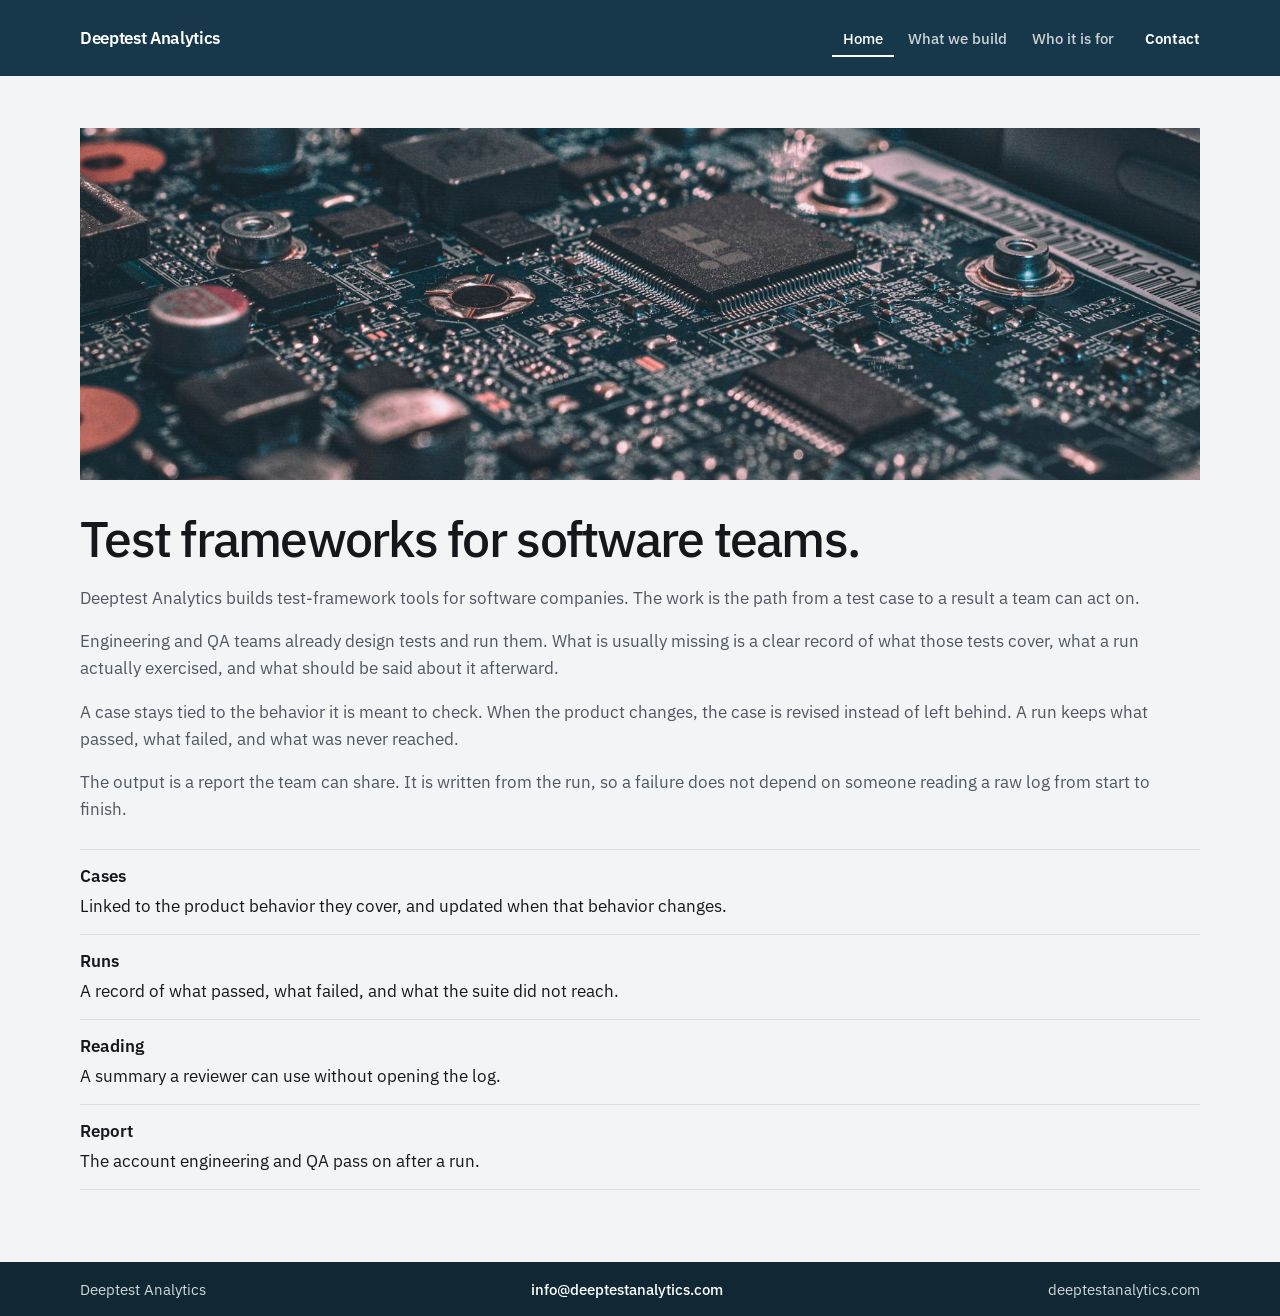
==== index.html @ ffb2bc7d "Add the Deeptest Analytics company site. Co-authored-by: Cursor <cursoragent@cursor.com>" ====
<!DOCTYPE html>
<html lang="en">
<head>
  <meta charset="utf-8">
  <meta name="viewport" content="width=device-width, initial-scale=1">
  <title>Deeptest Analytics — Test frameworks for software teams</title>
  <meta name="description" content="Deeptest Analytics builds test-framework tools that help engineering and QA teams design, run, and analyze software tests.">
  <link rel="preconnect" href="https://fonts.googleapis.com">
  <link rel="preconnect" href="https://fonts.gstatic.com" crossorigin>
  <link href="https://fonts.googleapis.com/css2?family=IBM+Plex+Sans:wght@400;500;600&display=swap" rel="stylesheet">
  <link rel="stylesheet" href="styles.css">
</head>
<body>
  <a class="skip" href="#main">Skip to content</a>
  <header class="site-header">
    <div class="wrap header-inner">
      <a class="brand" href="index.html">Deeptest Analytics</a>
      <nav aria-label="Primary">
        <a href="index.html" aria-current="page">Home</a>
        <a href="what.html">What we build</a>
        <a href="who.html">Who it is for</a>
      </nav>
      <a class="header-contact" href="contact.html">Contact</a>
    </div>
  </header>

  <main id="main" class="page">
    <div class="wrap sheet">
      <figure class="figure">
        <img src="images/circuit.jpg" alt="Close view of a circuit board">
      </figure>
      <div>
        <h1>Test frameworks for software teams.</h1>
        <p>Deeptest Analytics builds test-framework tools for software companies. The work is the path from a test case to a result a team can act on.</p>
        <p>Engineering and QA teams already design tests and run them. What is usually missing is a clear record of what those tests cover, what a run actually exercised, and what should be said about it afterward.</p>
        <p>A case stays tied to the behavior it is meant to check. When the product changes, the case is revised instead of left behind. A run keeps what passed, what failed, and what was never reached.</p>
        <p>The output is a report the team can share. It is written from the run, so a failure does not depend on someone reading a raw log from start to finish.</p>
        <ul class="points">
          <li><strong>Cases</strong> Linked to the product behavior they cover, and updated when that behavior changes.</li>
          <li><strong>Runs</strong> A record of what passed, what failed, and what the suite did not reach.</li>
          <li><strong>Reading</strong> A summary a reviewer can use without opening the log.</li>
          <li><strong>Report</strong> The account engineering and QA pass on after a run.</li>
        </ul>
      </div>
    </div>
  </main>

  <footer class="site-footer">
    <div class="wrap footer-bar">
      <p>Deeptest Analytics</p>
      <a href="mailto:info@deeptestanalytics.com">info@deeptestanalytics.com</a>
      <p>deeptestanalytics.com</p>
    </div>
  </footer>
</body>
</html>
---- styles.css ----
:root {
  --bg: #f3f4f6;
  --ink: #14181d;
  --muted: #4e5762;
  --accent: #16384a;
  --max: 1120px;
  --sans: "IBM Plex Sans", "Segoe UI", sans-serif;
}

* {
  box-sizing: border-box;
}

body {
  margin: 0;
  min-height: 100vh;
  display: flex;
  flex-direction: column;
  background: var(--bg);
  color: var(--ink);
  font-family: var(--sans);
  font-size: 1.0625rem;
  line-height: 1.6;
}

img {
  max-width: 100%;
}

.skip {
  position: absolute;
  left: 1rem;
  top: -4rem;
  background: var(--ink);
  color: #fff;
  padding: 0.5rem 0.75rem;
  z-index: 3;
}

.skip:focus {
  top: 1rem;
}

.wrap {
  width: min(var(--max), calc(100% - 3rem));
  margin-inline: auto;
}

.site-header {
  position: sticky;
  top: 0;
  z-index: 2;
  background: var(--accent);
}

.header-inner {
  display: grid;
  grid-template-columns: auto 1fr auto;
  align-items: center;
  gap: 1.25rem;
  min-height: 4.75rem;
}

.brand {
  color: #fff;
  font-weight: 600;
  font-size: 1.05rem;
  letter-spacing: -0.02em;
  text-decoration: none;
}

.site-header nav {
  display: flex;
  flex-wrap: wrap;
  justify-content: flex-end;
  gap: 0.15rem;
}

.site-header nav a {
  color: rgba(255, 255, 255, 0.78);
  text-decoration: none;
  font-size: 0.95rem;
  font-weight: 500;
  padding: 0.45rem 0.7rem;
}

.site-header nav a:hover,
.site-header nav a:focus-visible {
  color: #fff;
}

.site-header nav a[aria-current="page"] {
  color: #fff;
  box-shadow: inset 0 -2px 0 #fff;
}

.header-contact {
  color: #fff;
  font-size: 0.95rem;
  font-weight: 600;
  text-decoration: none;
  white-space: nowrap;
  padding: 0.45rem 0;
}

.header-contact:hover,
.header-contact:focus-visible {
  text-decoration: underline;
}

.header-contact[aria-current="page"] {
  box-shadow: inset 0 -2px 0 #fff;
}

.page {
  flex: 1;
  padding: 3.25rem 0 4.5rem;
}

.sheet {
  display: block;
}

.sheet h1 {
  margin: 0 0 1.15rem;
  font-size: clamp(2.2rem, 4vw, 3.1rem);
  font-weight: 500;
  letter-spacing: -0.035em;
  line-height: 1.1;
}

.sheet p {
  margin: 0 0 1rem;
  color: var(--muted);
}

.sheet p:last-child {
  margin-bottom: 0;
}

.points {
  margin: 1.6rem 0 0;
  padding: 0;
  list-style: none;
}

.points li {
  margin: 0;
  padding: 0.85rem 0;
  border-top: 1px solid #d9dee5;
  color: var(--ink);
}

.points li:last-child {
  border-bottom: 1px solid #d9dee5;
}

.points strong {
  display: block;
  margin-bottom: 0.15rem;
  font-weight: 600;
}

.figure {
  margin: 0 0 2rem;
  height: 22rem;
  background: #d5dbe2;
}

.figure img {
  width: 100%;
  height: 100%;
  object-fit: cover;
  display: block;
}

.contact-mail {
  margin-top: 0.35rem;
  font-size: 1.25rem;
  font-weight: 500;
}

.contact-mail a {
  color: var(--accent);
}

.site-footer {
  background: #102833;
  color: rgba(255, 255, 255, 0.82);
  padding: 0.95rem 0;
}

.footer-bar {
  display: flex;
  justify-content: space-between;
  align-items: center;
  gap: 1.25rem;
  font-size: 0.95rem;
}

.footer-bar p {
  margin: 0;
}

.footer-bar a {
  color: #fff;
  text-decoration: none;
  font-weight: 500;
}

.footer-bar a:hover,
.footer-bar a:focus-visible {
  text-decoration: underline;
}

a:focus-visible {
  outline: 2px solid var(--accent);
  outline-offset: 3px;
}

.site-header a:focus-visible,
.site-footer a:focus-visible {
  outline-color: #fff;
}

@media (max-width: 860px) {
  .header-inner,
  .footer-bar {
    display: flex;
    flex-wrap: wrap;
  }

  .brand {
    order: 1;
  }

  .header-contact {
    order: 2;
    margin-left: auto;
  }

  .site-header nav {
    order: 3;
    flex-basis: 100%;
    justify-content: flex-start;
    margin: 0.15rem 0 0.85rem -0.7rem;
  }

  .figure {
    height: 16rem;
    margin: 0 0 1.5rem;
  }

  .footer-bar p + a,
  .footer-bar a + p {
    display: inline-block;
    margin-top: 0.35rem;
  }

  .page {
    padding-top: 2.25rem;
  }
}
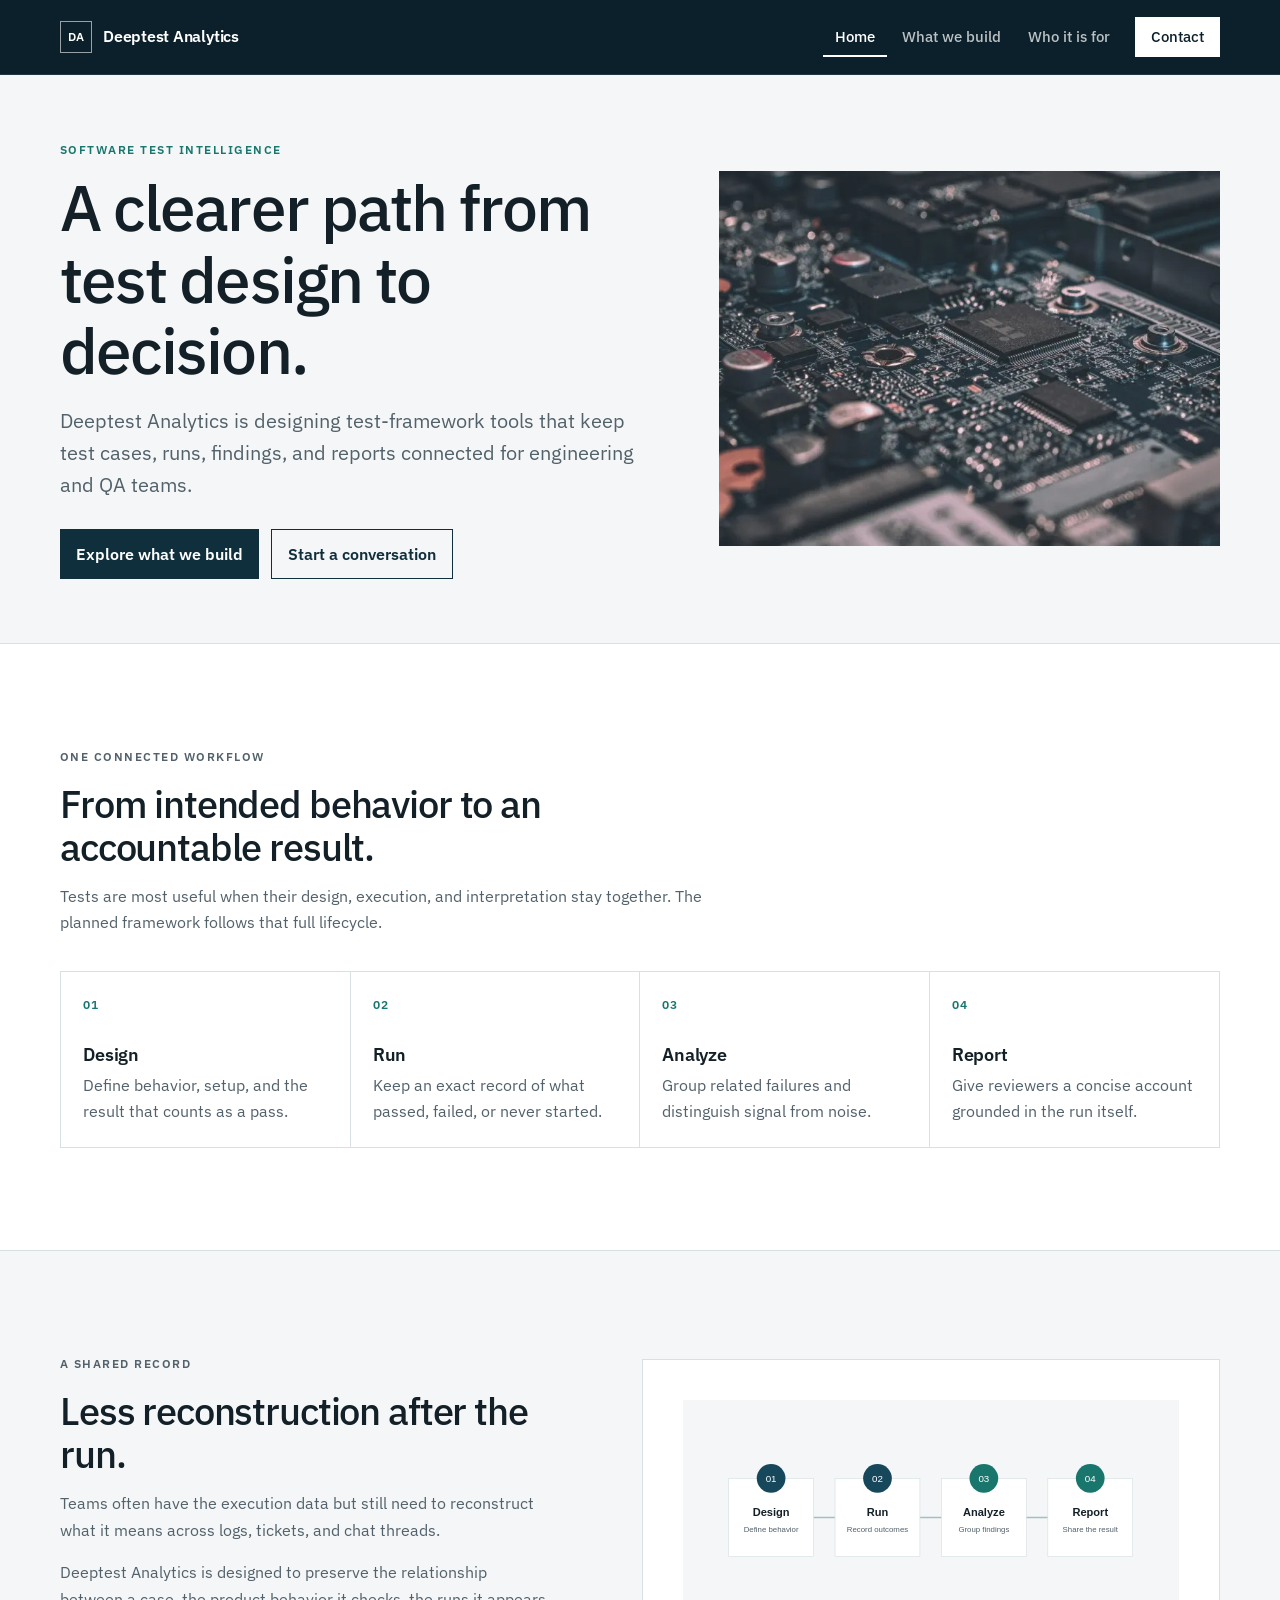
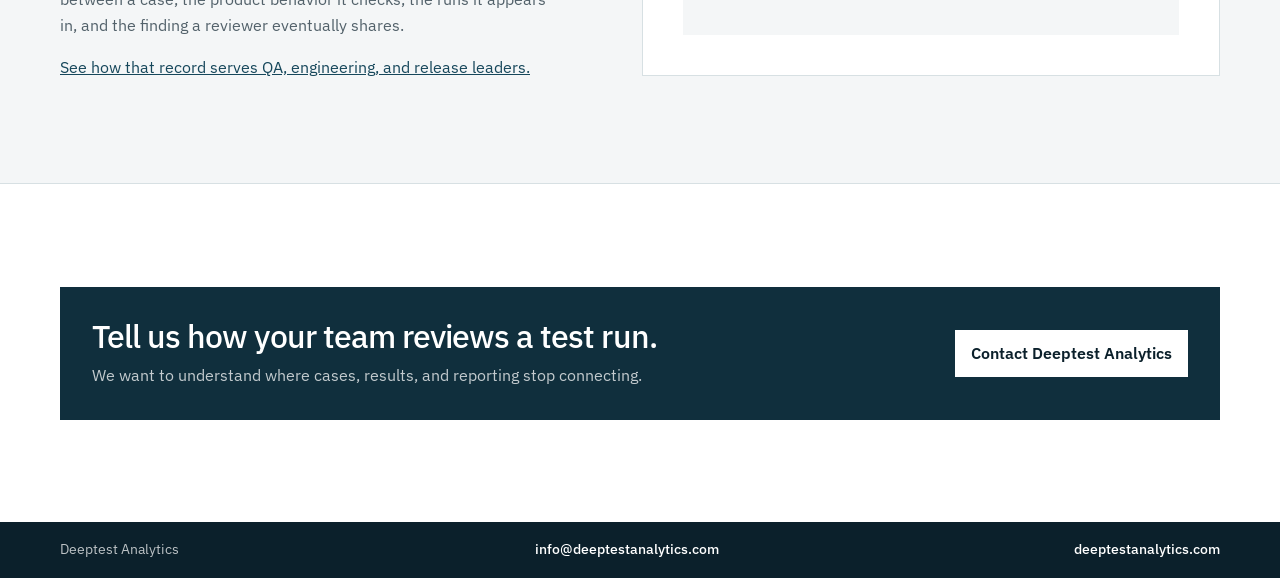
==== commit ca025848: "Polish company site for launch Co-authored-by: Cursor <cursoragent@cursor.com>" ====
--- a/index.html
+++ b/index.html
@@ -3,53 +3,140 @@
 <head>
   <meta charset="utf-8">
   <meta name="viewport" content="width=device-width, initial-scale=1">
-  <title>Deeptest Analytics — Test frameworks for software teams</title>
-  <meta name="description" content="Deeptest Analytics builds test-framework tools that help engineering and QA teams design, run, and analyze software tests.">
+  <title>Deeptest Analytics | Test frameworks for software teams</title>
+  <meta name="description" content="Deeptest Analytics is designing test-framework tools that help engineering and QA teams design, run, analyze, and report on software tests.">
+  <meta name="theme-color" content="#0b202b">
+  <link rel="canonical" href="https://deeptestanalytics.com/">
+  <meta property="og:type" content="website">
+  <meta property="og:site_name" content="Deeptest Analytics">
+  <meta property="og:title" content="Deeptest Analytics | Test frameworks for software teams">
+  <meta property="og:description" content="A clearer path from test design to a result the whole engineering team can use.">
+  <meta property="og:url" content="https://deeptestanalytics.com/">
+  <meta property="og:image" content="https://deeptestanalytics.com/images/social-preview.jpg">
+  <meta name="twitter:card" content="summary_large_image">
+  <meta name="twitter:title" content="Deeptest Analytics | Test frameworks for software teams">
+  <meta name="twitter:description" content="A clearer path from test design to a result the whole engineering team can use.">
+  <meta name="twitter:image" content="https://deeptestanalytics.com/images/social-preview.jpg">
+  <link rel="icon" href="images/favicon.svg" type="image/svg+xml">
   <link rel="preconnect" href="https://fonts.googleapis.com">
   <link rel="preconnect" href="https://fonts.gstatic.com" crossorigin>
   <link href="https://fonts.googleapis.com/css2?family=IBM+Plex+Sans:wght@400;500;600&display=swap" rel="stylesheet">
-  <link rel="stylesheet" href="styles.css">
+  <link rel="stylesheet" href="styles.css?v=2">
+  <script type="application/ld+json">
+    {
+      "@context": "https://schema.org",
+      "@type": "Organization",
+      "name": "Deeptest Analytics",
+      "url": "https://deeptestanalytics.com",
+      "email": "info@deeptestanalytics.com",
+      "description": "Test-framework tools for engineering and QA teams.",
+      "logo": "https://deeptestanalytics.com/images/favicon.svg"
+    }
+  </script>
 </head>
 <body>
   <a class="skip" href="#main">Skip to content</a>
   <header class="site-header">
     <div class="wrap header-inner">
-      <a class="brand" href="index.html">Deeptest Analytics</a>
+      <a class="brand" href="index.html" aria-label="Deeptest Analytics home">
+        <span class="brand-mark" aria-hidden="true">DA</span>
+        <span class="brand-text">Deeptest Analytics</span>
+      </a>
       <nav aria-label="Primary">
         <a href="index.html" aria-current="page">Home</a>
         <a href="what.html">What we build</a>
         <a href="who.html">Who it is for</a>
+        <a class="header-contact" href="contact.html">Contact</a>
       </nav>
-      <a class="header-contact" href="contact.html">Contact</a>
     </div>
   </header>
 
   <main id="main" class="page">
-    <div class="wrap sheet">
-      <figure class="figure">
-        <img src="images/circuit.jpg" alt="Close view of a circuit board">
-      </figure>
-      <div>
-        <h1>Test frameworks for software teams.</h1>
-        <p>Deeptest Analytics builds test-framework tools for software companies. The work is the path from a test case to a result a team can act on.</p>
-        <p>Engineering and QA teams already design tests and run them. What is usually missing is a clear record of what those tests cover, what a run actually exercised, and what should be said about it afterward.</p>
-        <p>A case stays tied to the behavior it is meant to check. When the product changes, the case is revised instead of left behind. A run keeps what passed, what failed, and what was never reached.</p>
-        <p>The output is a report the team can share. It is written from the run, so a failure does not depend on someone reading a raw log from start to finish.</p>
-        <ul class="points">
-          <li><strong>Cases</strong> Linked to the product behavior they cover, and updated when that behavior changes.</li>
-          <li><strong>Runs</strong> A record of what passed, what failed, and what the suite did not reach.</li>
-          <li><strong>Reading</strong> A summary a reviewer can use without opening the log.</li>
-          <li><strong>Report</strong> The account engineering and QA pass on after a run.</li>
-        </ul>
+    <section class="hero">
+      <div class="wrap hero-inner">
+        <div class="hero-copy">
+          <p class="kicker">Software test intelligence</p>
+          <h1>A clearer path from test design to decision.</h1>
+          <p class="lead">Deeptest Analytics is designing test-framework tools that keep test cases, runs, findings, and reports connected for engineering and QA teams.</p>
+          <div class="hero-actions">
+            <a class="button" href="what.html">Explore what we build</a>
+            <a class="button button-secondary" href="contact.html">Start a conversation</a>
+          </div>
+        </div>
+        <figure class="hero-media">
+          <picture>
+            <source srcset="images/circuit-800.webp 800w, images/circuit.webp 1400w" sizes="(max-width: 860px) 100vw, 46vw" type="image/webp">
+            <img src="images/circuit.jpg" width="1800" height="1200" fetchpriority="high" alt="Close view of an electronic circuit board">
+          </picture>
+        </figure>
       </div>
-    </div>
+    </section>
+
+    <section class="section" aria-labelledby="workflow-title">
+      <div class="wrap">
+        <header class="section-head">
+          <p class="kicker">One connected workflow</p>
+          <h2 id="workflow-title">From intended behavior to an accountable result.</h2>
+          <p>Tests are most useful when their design, execution, and interpretation stay together. The planned framework follows that full lifecycle.</p>
+        </header>
+        <ol class="workflow">
+          <li>
+            <span class="workflow-number">01</span>
+            <h3>Design</h3>
+            <p>Define behavior, setup, and the result that counts as a pass.</p>
+          </li>
+          <li>
+            <span class="workflow-number">02</span>
+            <h3>Run</h3>
+            <p>Keep an exact record of what passed, failed, or never started.</p>
+          </li>
+          <li>
+            <span class="workflow-number">03</span>
+            <h3>Analyze</h3>
+            <p>Group related failures and distinguish signal from noise.</p>
+          </li>
+          <li>
+            <span class="workflow-number">04</span>
+            <h3>Report</h3>
+            <p>Give reviewers a concise account grounded in the run itself.</p>
+          </li>
+        </ol>
+      </div>
+    </section>
+
+    <section class="section section-muted" aria-labelledby="record-title">
+      <div class="wrap split">
+        <div class="prose">
+          <p class="kicker">A shared record</p>
+          <h2 id="record-title">Less reconstruction after the run.</h2>
+          <p>Teams often have the execution data but still need to reconstruct what it means across logs, tickets, and chat threads.</p>
+          <p>Deeptest Analytics is designed to preserve the relationship between a case, the product behavior it checks, the runs it appears in, and the finding a reviewer eventually shares.</p>
+          <p><a href="who.html">See how that record serves QA, engineering, and release leaders.</a></p>
+        </div>
+        <figure class="diagram">
+          <img src="images/test-lifecycle.svg" width="760" height="360" alt="Four-stage test lifecycle from design through report">
+        </figure>
+      </div>
+    </section>
+
+    <section class="section">
+      <div class="wrap">
+        <div class="cta">
+          <div>
+            <h2>Tell us how your team reviews a test run.</h2>
+            <p>We want to understand where cases, results, and reporting stop connecting.</p>
+          </div>
+          <a class="button" href="contact.html">Contact Deeptest Analytics</a>
+        </div>
+      </div>
+    </section>
   </main>
 
   <footer class="site-footer">
     <div class="wrap footer-bar">
       <p>Deeptest Analytics</p>
       <a href="mailto:info@deeptestanalytics.com">info@deeptestanalytics.com</a>
-      <p>deeptestanalytics.com</p>
+      <a href="https://deeptestanalytics.com">deeptestanalytics.com</a>
     </div>
   </footer>
 </body>
--- a/styles.css
+++ b/styles.css
@@ -1,14 +1,26 @@
 :root {
-  --bg: #f3f4f6;
-  --ink: #14181d;
-  --muted: #4e5762;
-  --accent: #16384a;
-  --max: 1120px;
+  --navy-950: #0b202b;
+  --navy-900: #102f3d;
+  --navy-800: #16475b;
+  --teal-600: #19766d;
+  --teal-100: #dcefeb;
+  --paper: #ffffff;
+  --surface: #f4f6f7;
+  --surface-deep: #e8edef;
+  --ink: #132027;
+  --muted: #52616a;
+  --line: #d7e0e3;
+  --max: 1160px;
+  --reading: 44rem;
   --sans: "IBM Plex Sans", "Segoe UI", sans-serif;
 }
 
 * {
   box-sizing: border-box;
+}
+
+html {
+  scroll-behavior: smooth;
 }
 
 body {
@@ -16,28 +28,36 @@
   min-height: 100vh;
   display: flex;
   flex-direction: column;
-  background: var(--bg);
+  background: var(--paper);
   color: var(--ink);
   font-family: var(--sans);
-  font-size: 1.0625rem;
-  line-height: 1.6;
-}
-
-img {
+  font-size: 1rem;
+  line-height: 1.65;
+  -webkit-font-smoothing: antialiased;
+}
+
+img,
+svg {
   max-width: 100%;
+  height: auto;
+}
+
+a {
+  color: var(--navy-800);
 }
 
 .skip {
-  position: absolute;
+  position: fixed;
   left: 1rem;
-  top: -4rem;
-  background: var(--ink);
-  color: #fff;
-  padding: 0.5rem 0.75rem;
-  z-index: 3;
-}
-
-.skip:focus {
+  top: -5rem;
+  z-index: 10;
+  padding: 0.65rem 0.85rem;
+  background: var(--paper);
+  color: var(--navy-950);
+  font-weight: 600;
+}
+
+.skip:focus-visible {
   top: 1rem;
 }
 
@@ -49,145 +69,380 @@
 .site-header {
   position: sticky;
   top: 0;
-  z-index: 2;
-  background: var(--accent);
+  z-index: 5;
+  background: var(--navy-950);
+  border-bottom: 1px solid rgba(255, 255, 255, 0.1);
 }
 
 .header-inner {
-  display: grid;
-  grid-template-columns: auto 1fr auto;
-  align-items: center;
-  gap: 1.25rem;
-  min-height: 4.75rem;
+  display: flex;
+  align-items: center;
+  min-height: 4.6rem;
+  gap: 2rem;
 }
 
 .brand {
-  color: #fff;
-  font-weight: 600;
-  font-size: 1.05rem;
-  letter-spacing: -0.02em;
+  display: inline-flex;
+  align-items: center;
+  gap: 0.7rem;
+  color: var(--paper);
+  font-size: 1.02rem;
+  font-weight: 600;
+  letter-spacing: -0.015em;
   text-decoration: none;
+  white-space: nowrap;
+}
+
+.brand-mark {
+  display: grid;
+  place-items: center;
+  width: 2rem;
+  height: 2rem;
+  border: 1px solid rgba(255, 255, 255, 0.58);
+  color: var(--paper);
+  font-size: 0.72rem;
+  font-weight: 600;
+  letter-spacing: -0.04em;
 }
 
 .site-header nav {
   display: flex;
-  flex-wrap: wrap;
-  justify-content: flex-end;
-  gap: 0.15rem;
+  align-items: center;
+  gap: 0.2rem;
+  margin-left: auto;
 }
 
 .site-header nav a {
-  color: rgba(255, 255, 255, 0.78);
+  padding: 0.5rem 0.75rem;
+  color: rgba(255, 255, 255, 0.72);
+  font-size: 0.92rem;
+  font-weight: 500;
   text-decoration: none;
-  font-size: 0.95rem;
-  font-weight: 500;
-  padding: 0.45rem 0.7rem;
 }
 
 .site-header nav a:hover,
-.site-header nav a:focus-visible {
-  color: #fff;
-}
-
+.site-header nav a:focus-visible,
 .site-header nav a[aria-current="page"] {
-  color: #fff;
-  box-shadow: inset 0 -2px 0 #fff;
-}
-
-.header-contact {
-  color: #fff;
-  font-size: 0.95rem;
-  font-weight: 600;
-  text-decoration: none;
-  white-space: nowrap;
-  padding: 0.45rem 0;
-}
-
-.header-contact:hover,
-.header-contact:focus-visible {
-  text-decoration: underline;
-}
-
-.header-contact[aria-current="page"] {
-  box-shadow: inset 0 -2px 0 #fff;
+  color: var(--paper);
+}
+
+.site-header nav a[aria-current="page"]:not(.header-contact) {
+  box-shadow: inset 0 -2px 0 var(--paper);
+}
+
+.site-header nav .header-contact {
+  margin-left: 0.6rem;
+  padding-inline: 1rem;
+  background: var(--paper);
+  color: var(--navy-950);
+}
+
+.site-header nav .header-contact:hover,
+.site-header nav .header-contact:focus-visible,
+.site-header nav .header-contact[aria-current="page"] {
+  background: var(--teal-100);
+  color: var(--navy-950);
 }
 
 .page {
   flex: 1;
-  padding: 3.25rem 0 4.5rem;
-}
-
-.sheet {
+}
+
+.hero {
+  background: var(--surface);
+  border-bottom: 1px solid var(--line);
+}
+
+.hero-inner {
+  display: grid;
+  grid-template-columns: minmax(0, 1fr) minmax(22rem, 0.86fr);
+  gap: clamp(2.5rem, 6vw, 6rem);
+  align-items: center;
+  min-height: 32rem;
+  padding-block: 4rem;
+}
+
+.hero-copy,
+.prose {
+  max-width: var(--reading);
+}
+
+.kicker {
+  margin: 0 0 0.8rem;
+  color: var(--teal-600);
+  font-size: 0.78rem;
+  font-weight: 600;
+  letter-spacing: 0.12em;
+  text-transform: uppercase;
+}
+
+h1,
+h2,
+h3 {
+  margin-top: 0;
+  color: var(--ink);
+  line-height: 1.12;
+  letter-spacing: -0.03em;
+}
+
+h1 {
+  margin-bottom: 1.15rem;
+  font-size: clamp(2.55rem, 5vw, 4.7rem);
+  font-weight: 500;
+}
+
+.inner-hero h1 {
+  font-size: clamp(2.4rem, 4.5vw, 4rem);
+}
+
+h2 {
+  margin-bottom: 0.9rem;
+  font-size: clamp(1.75rem, 3vw, 2.5rem);
+  font-weight: 500;
+}
+
+h3 {
+  margin-bottom: 0.45rem;
+  font-size: 1.15rem;
+  font-weight: 600;
+  letter-spacing: -0.015em;
+}
+
+.lead {
+  margin: 0;
+  max-width: 38rem;
+  color: var(--muted);
+  font-size: clamp(1.12rem, 1.6vw, 1.28rem);
+  line-height: 1.55;
+}
+
+.hero-actions {
+  display: flex;
+  flex-wrap: wrap;
+  gap: 0.75rem;
+  margin-top: 1.8rem;
+}
+
+.button {
+  display: inline-flex;
+  align-items: center;
+  min-height: 2.8rem;
+  padding: 0.65rem 1rem;
+  background: var(--navy-900);
+  color: var(--paper);
+  font-weight: 600;
+  text-decoration: none;
+}
+
+.button:hover,
+.button:focus-visible {
+  background: var(--navy-800);
+}
+
+.button-secondary {
+  background: transparent;
+  border: 1px solid var(--navy-900);
+  color: var(--navy-900);
+}
+
+.button-secondary:hover,
+.button-secondary:focus-visible {
+  background: var(--paper);
+}
+
+.hero-media {
+  margin: 0;
+  overflow: hidden;
+  aspect-ratio: 4 / 3;
+  background: var(--surface-deep);
+}
+
+.hero-media img {
   display: block;
-}
-
-.sheet h1 {
-  margin: 0 0 1.15rem;
-  font-size: clamp(2.2rem, 4vw, 3.1rem);
-  font-weight: 500;
-  letter-spacing: -0.035em;
-  line-height: 1.1;
-}
-
-.sheet p {
-  margin: 0 0 1rem;
-  color: var(--muted);
-}
-
-.sheet p:last-child {
-  margin-bottom: 0;
-}
-
-.points {
-  margin: 1.6rem 0 0;
-  padding: 0;
-  list-style: none;
-}
-
-.points li {
-  margin: 0;
-  padding: 0.85rem 0;
-  border-top: 1px solid #d9dee5;
-  color: var(--ink);
-}
-
-.points li:last-child {
-  border-bottom: 1px solid #d9dee5;
-}
-
-.points strong {
-  display: block;
-  margin-bottom: 0.15rem;
-  font-weight: 600;
-}
-
-.figure {
-  margin: 0 0 2rem;
-  height: 22rem;
-  background: #d5dbe2;
-}
-
-.figure img {
   width: 100%;
   height: 100%;
   object-fit: cover;
+}
+
+.section {
+  padding-block: clamp(4rem, 8vw, 6.5rem);
+}
+
+.section-muted {
+  background: var(--surface);
+  border-block: 1px solid var(--line);
+}
+
+.section-head {
+  max-width: 42rem;
+  margin-bottom: 2.2rem;
+}
+
+.section-head p,
+.prose p {
+  margin: 0 0 1rem;
+  color: var(--muted);
+}
+
+.section-head p:last-child,
+.prose p:last-child {
+  margin-bottom: 0;
+}
+
+.workflow {
+  display: grid;
+  grid-template-columns: repeat(4, minmax(0, 1fr));
+  margin: 0;
+  padding: 0;
+  list-style: none;
+  border: 1px solid var(--line);
+  background: var(--paper);
+}
+
+.workflow li {
+  position: relative;
+  padding: 1.4rem;
+  border-right: 1px solid var(--line);
+}
+
+.workflow li:last-child {
+  border-right: 0;
+}
+
+.workflow-number {
   display: block;
-}
-
-.contact-mail {
-  margin-top: 0.35rem;
-  font-size: 1.25rem;
-  font-weight: 500;
-}
-
-.contact-mail a {
-  color: var(--accent);
+  margin-bottom: 1.8rem;
+  color: var(--teal-600);
+  font-size: 0.78rem;
+  font-weight: 600;
+  letter-spacing: 0.08em;
+}
+
+.workflow p,
+.capability p,
+.audience-card p {
+  margin: 0;
+  color: var(--muted);
+}
+
+.split {
+  display: grid;
+  grid-template-columns: minmax(0, 0.92fr) minmax(0, 1.08fr);
+  gap: clamp(2.5rem, 7vw, 6.5rem);
+  align-items: center;
+}
+
+.diagram {
+  margin: 0;
+  padding: clamp(1.5rem, 4vw, 2.5rem);
+  border: 1px solid var(--line);
+  background: var(--paper);
+}
+
+.diagram img {
+  display: block;
+  width: 100%;
+}
+
+.capability-grid,
+.audience-grid {
+  display: grid;
+  grid-template-columns: repeat(2, minmax(0, 1fr));
+  gap: 1rem;
+}
+
+.capability,
+.audience-card {
+  padding: 1.5rem;
+  border: 1px solid var(--line);
+  background: var(--paper);
+}
+
+.capability-label {
+  display: block;
+  margin-bottom: 1.5rem;
+  color: var(--teal-600);
+  font-size: 0.75rem;
+  font-weight: 600;
+  letter-spacing: 0.1em;
+  text-transform: uppercase;
+}
+
+.audience-card {
+  min-height: 12rem;
+}
+
+.cta {
+  display: grid;
+  grid-template-columns: minmax(0, 1fr) auto;
+  gap: 2rem;
+  align-items: center;
+  padding: 2rem;
+  background: var(--navy-900);
+  color: var(--paper);
+}
+
+.cta h2,
+.cta p {
+  color: inherit;
+}
+
+.cta h2 {
+  margin-bottom: 0.45rem;
+  font-size: clamp(1.55rem, 3vw, 2rem);
+}
+
+.cta p {
+  margin: 0;
+  color: rgba(255, 255, 255, 0.75);
+}
+
+.cta .button {
+  background: var(--paper);
+  color: var(--navy-950);
+}
+
+.contact-panel {
+  display: grid;
+  grid-template-columns: minmax(0, 1fr) minmax(19rem, 0.65fr);
+  gap: 3rem;
+  padding: clamp(1.5rem, 4vw, 3rem);
+  border: 1px solid var(--line);
+  background: var(--paper);
+}
+
+.contact-list {
+  margin: 0;
+  padding-left: 1.2rem;
+  color: var(--muted);
+}
+
+.contact-list li + li {
+  margin-top: 0.45rem;
+}
+
+.contact-action {
+  align-self: center;
+  padding: 1.5rem;
+  background: var(--surface);
+  border-left: 3px solid var(--teal-600);
+}
+
+.contact-action p {
+  margin: 0 0 0.5rem;
+  color: var(--muted);
+}
+
+.contact-action a {
+  font-size: clamp(1.05rem, 2vw, 1.3rem);
+  font-weight: 600;
+  overflow-wrap: anywhere;
 }
 
 .site-footer {
-  background: #102833;
-  color: rgba(255, 255, 255, 0.82);
-  padding: 0.95rem 0;
+  background: var(--navy-950);
+  color: rgba(255, 255, 255, 0.72);
+  padding: 1rem 0;
 }
 
 .footer-bar {
@@ -195,7 +450,7 @@
   justify-content: space-between;
   align-items: center;
   gap: 1.25rem;
-  font-size: 0.95rem;
+  font-size: 0.88rem;
 }
 
 .footer-bar p {
@@ -203,9 +458,9 @@
 }
 
 .footer-bar a {
-  color: #fff;
+  color: var(--paper);
+  font-weight: 500;
   text-decoration: none;
-  font-weight: 500;
 }
 
 .footer-bar a:hover,
@@ -214,50 +469,113 @@
 }
 
 a:focus-visible {
-  outline: 2px solid var(--accent);
+  outline: 2px solid var(--teal-600);
   outline-offset: 3px;
 }
 
 .site-header a:focus-visible,
 .site-footer a:focus-visible {
-  outline-color: #fff;
+  outline-color: var(--paper);
 }
 
 @media (max-width: 860px) {
-  .header-inner,
+  .wrap {
+    width: min(var(--max), calc(100% - 2rem));
+  }
+
+  .header-inner {
+    flex-wrap: wrap;
+    gap: 0;
+    padding-top: 0.8rem;
+  }
+
+  .site-header nav {
+    flex-basis: 100%;
+    order: 2;
+    margin-top: 0.45rem;
+    margin-left: -0.75rem;
+    padding-bottom: 0.65rem;
+  }
+
+  .site-header nav .header-contact {
+    margin-left: auto;
+  }
+
+  .hero-inner,
+  .split,
+  .contact-panel {
+    grid-template-columns: 1fr;
+  }
+
+  .hero-inner {
+    min-height: 0;
+    padding-block: 2.8rem;
+  }
+
+  .hero-media {
+    max-width: 42rem;
+  }
+
+  .workflow {
+    grid-template-columns: repeat(2, minmax(0, 1fr));
+  }
+
+  .workflow li:nth-child(2) {
+    border-right: 0;
+  }
+
+  .workflow li:nth-child(-n + 2) {
+    border-bottom: 1px solid var(--line);
+  }
+}
+
+@media (max-width: 520px) {
+  .brand-text {
+    font-size: 0.94rem;
+  }
+
+  .site-header nav {
+    display: flex;
+    width: auto;
+    margin-right: 0;
+  }
+
+  .site-header nav a,
+  .site-header nav .header-contact {
+    margin: 0;
+    padding: 0.4rem 0.52rem;
+    font-size: 0.84rem;
+  }
+
+  .workflow,
+  .capability-grid,
+  .audience-grid {
+    grid-template-columns: 1fr;
+  }
+
+  .workflow li,
+  .workflow li:nth-child(2) {
+    border-right: 0;
+    border-bottom: 1px solid var(--line);
+  }
+
+  .workflow li:last-child {
+    border-bottom: 0;
+  }
+
+  .cta {
+    grid-template-columns: 1fr;
+  }
+
   .footer-bar {
-    display: flex;
-    flex-wrap: wrap;
-  }
-
-  .brand {
-    order: 1;
-  }
-
-  .header-contact {
-    order: 2;
-    margin-left: auto;
-  }
-
-  .site-header nav {
-    order: 3;
-    flex-basis: 100%;
-    justify-content: flex-start;
-    margin: 0.15rem 0 0.85rem -0.7rem;
-  }
-
-  .figure {
-    height: 16rem;
-    margin: 0 0 1.5rem;
-  }
-
-  .footer-bar p + a,
-  .footer-bar a + p {
-    display: inline-block;
-    margin-top: 0.35rem;
-  }
-
-  .page {
-    padding-top: 2.25rem;
-  }
-}
+    flex-direction: column;
+    align-items: flex-start;
+    gap: 0.25rem;
+  }
+}
+
+@media (prefers-reduced-motion: reduce) {
+  html {
+    scroll-behavior: auto;
+  }
+}
